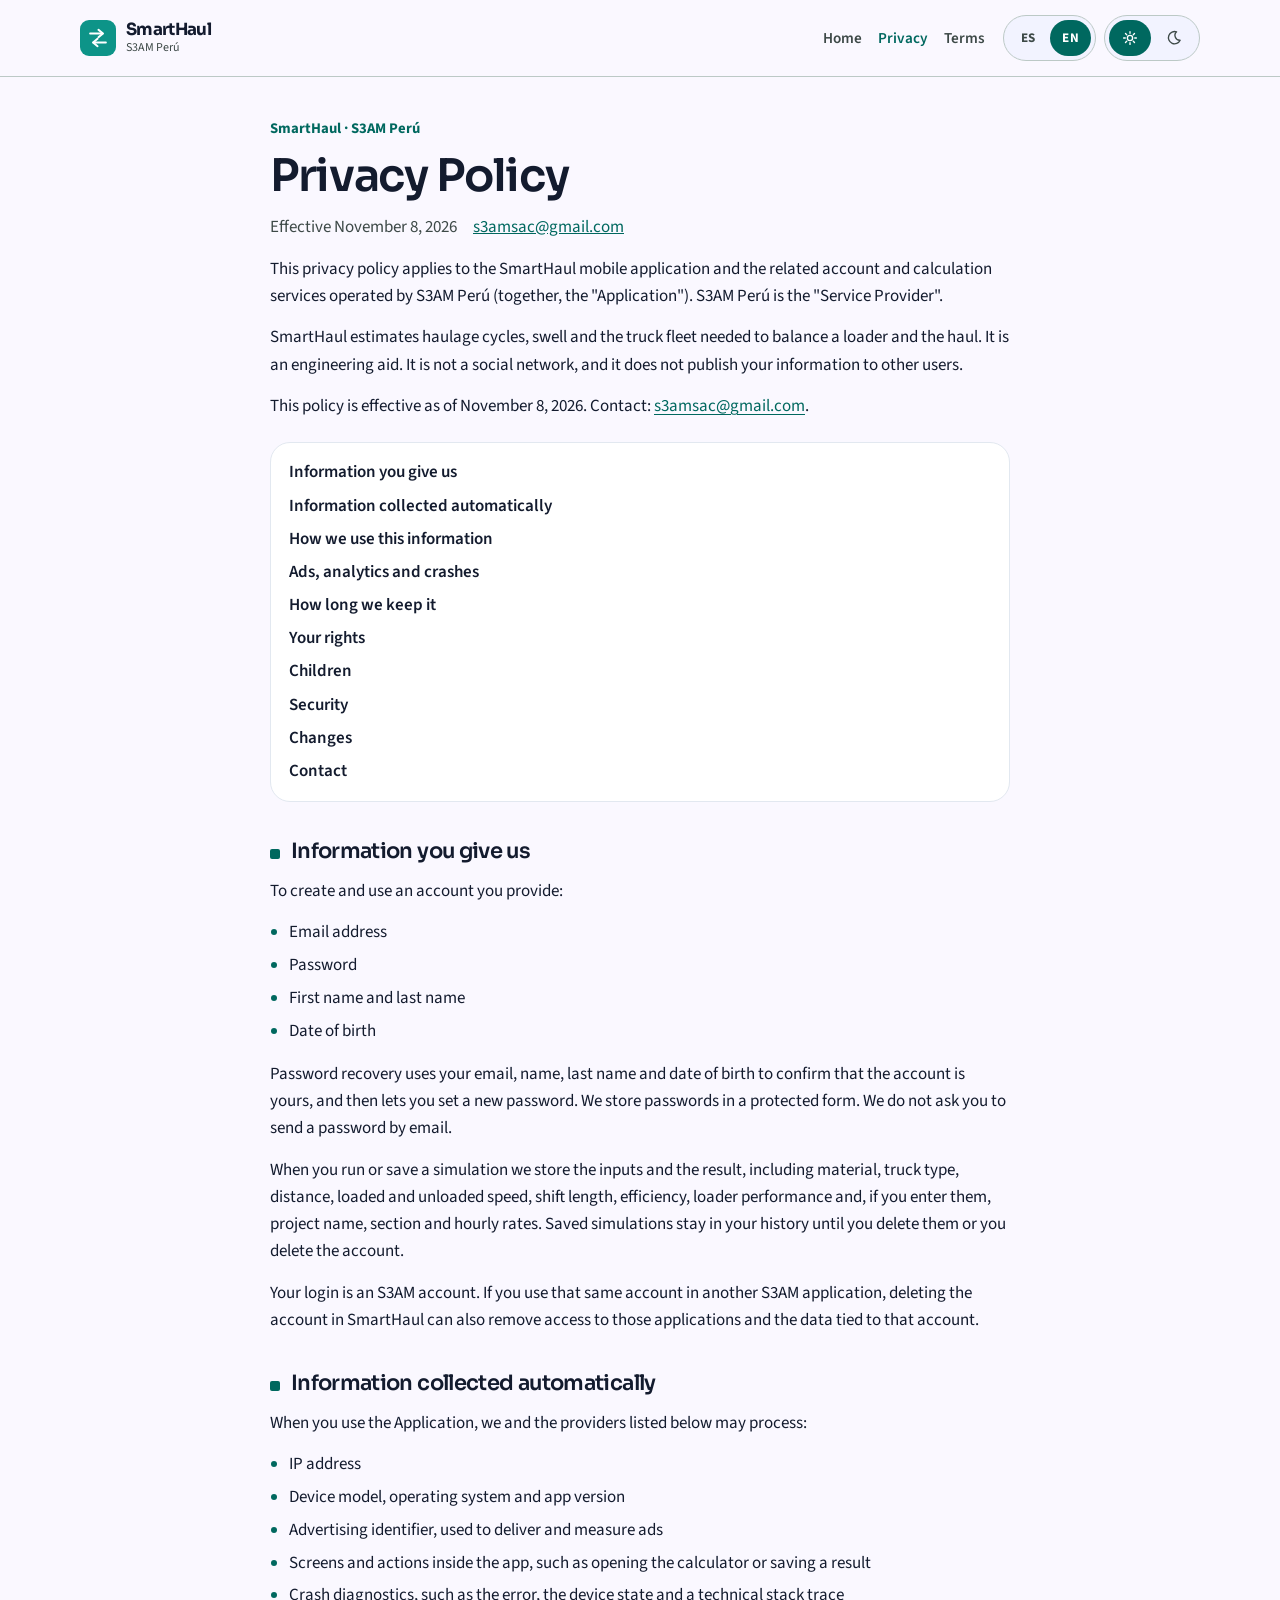
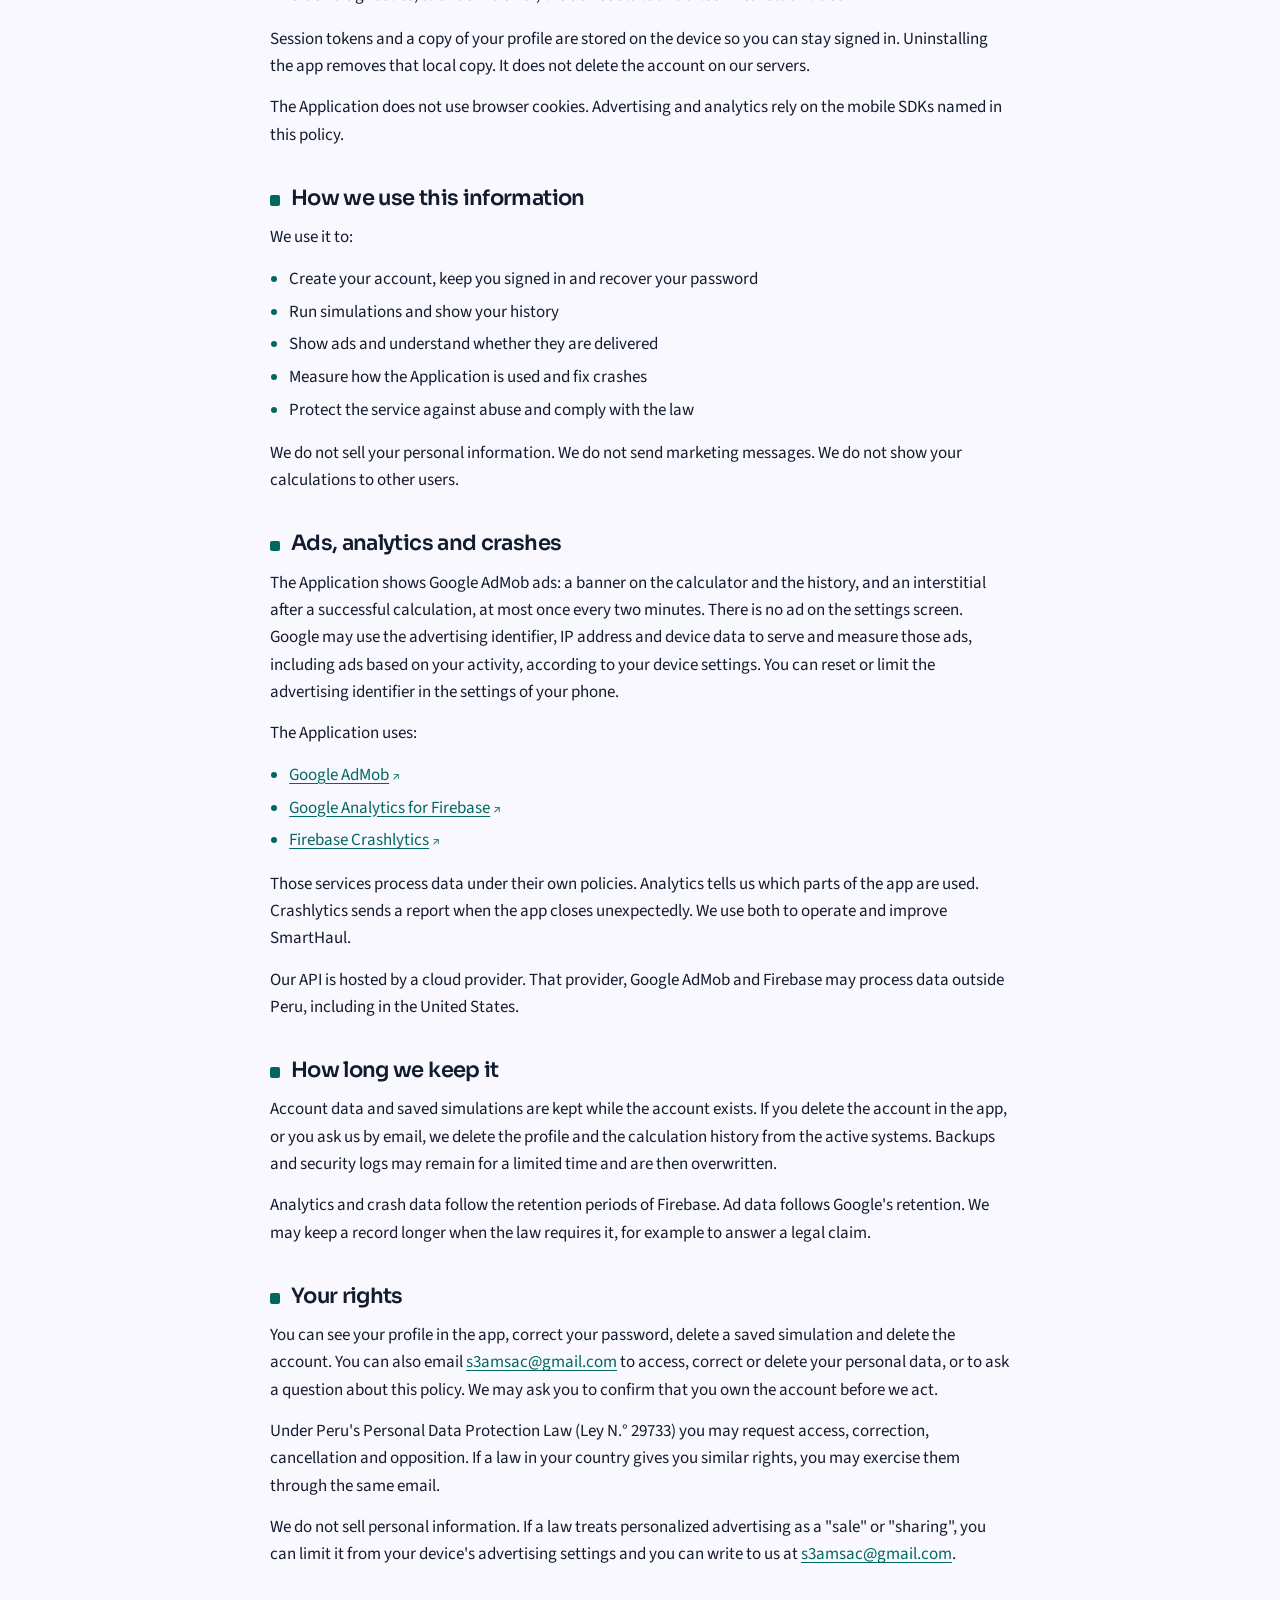
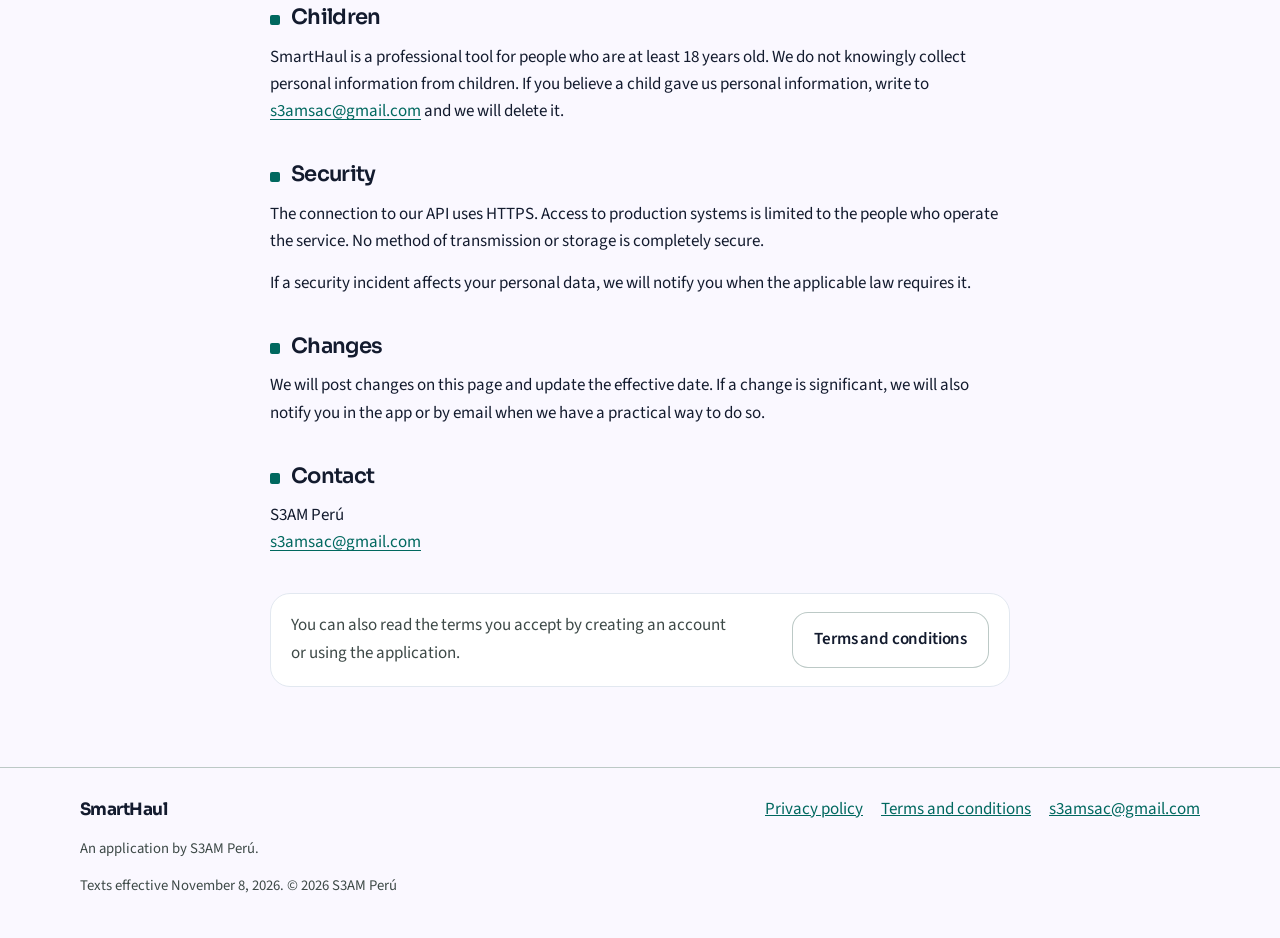
==== privacy.html @ 3bf346e0 "smarthaul" ====
<!DOCTYPE html>
<html lang="es" data-theme="dark">
<head>
  <meta charset="utf-8">
  <meta name="viewport" content="width=device-width, initial-scale=1">
  <title data-es="Política de privacidad — SmartHaul" data-en="Privacy Policy — SmartHaul">Política de privacidad — SmartHaul</title>
  <meta name="description" content="Política de privacidad de SmartHaul, la aplicación de S3AM Perú para estimar el ciclo de acarreo, el esponjamiento y la flota de volquetes." data-es="Política de privacidad de SmartHaul, la aplicación de S3AM Perú para estimar el ciclo de acarreo, el esponjamiento y la flota de volquetes." data-en="Privacy policy for SmartHaul, the S3AM Perú application that estimates haulage cycles, swell and the truck fleet.">
  <meta name="author" content="S3AM Perú">
  <meta name="theme-color" content="#0B131C">
  <meta name="color-scheme" content="dark light">
  <link rel="icon" href="favicon.svg" type="image/svg+xml">
  <script>
    (function () {
      var root = document.documentElement;
      var theme = null;
      var lang = null;
      try { theme = localStorage.getItem("sh-theme"); } catch (e) {}
      try { lang = localStorage.getItem("sh-lang"); } catch (e) {}
      if (theme !== "light" && theme !== "dark") {
        theme = window.matchMedia && window.matchMedia("(prefers-color-scheme: light)").matches ? "light" : "dark";
      }
      if (lang !== "es" && lang !== "en") {
        lang = (navigator.language || "es").toLowerCase().indexOf("es") === 0 ? "es" : "en";
      }
      if (location.hash.indexOf("#en-") === 0) lang = "en";
      if (location.hash.indexOf("#es-") === 0) lang = "es";
      root.dataset.theme = theme;
      root.lang = lang;
      var title = document.querySelector("title");
      if (title) {
        var next = title.getAttribute("data-" + lang);
        if (next) title.textContent = next;
      }
      document.querySelectorAll("meta[data-es]").forEach(function (el) {
        var value = el.getAttribute("data-" + lang);
        if (value) el.setAttribute("content", value);
      });
      var color = document.querySelector('meta[name="theme-color"]');
      if (color) color.setAttribute("content", theme === "light" ? "#FAF8FF" : "#0B131C");
    })();
  </script>
  <link rel="preconnect" href="https://fonts.googleapis.com">
  <link rel="preconnect" href="https://fonts.gstatic.com" crossorigin>
  <link href="https://fonts.googleapis.com/css2?family=IBM+Plex+Mono:wght@500&family=Sora:wght@500;600;700&family=Source+Sans+3:ital,wght@0,400;0,600;0,700;1,400&display=swap" rel="stylesheet">
  <link rel="stylesheet" href="css/site.css">
</head>
<body>
  <a class="skip" href="#contenido">
    <span class="es-only">Saltar al contenido</span>
    <span class="en-only">Skip to content</span>
  </a>
  <header class="site-header">
    <div class="container header-inner">
      <a class="brand" href="index.html">
        <svg class="brand-mark" viewBox="0 0 32 32" aria-hidden="true">
          <rect width="32" height="32" rx="8" fill="currentColor"/>
          <path d="M9 12h11" stroke="var(--on-button)" stroke-width="1.8" stroke-linecap="round"/>
          <path d="M16.4 8.7 20.4 12 16.4 15.3" fill="none" stroke="var(--on-button)" stroke-width="1.8" stroke-linecap="round" stroke-linejoin="round"/>
          <path d="M23 20H12" stroke="var(--on-button)" stroke-width="1.8" stroke-linecap="round"/>
          <path d="M15.6 16.7 11.6 20 15.6 23.3" fill="none" stroke="var(--on-button)" stroke-width="1.8" stroke-linecap="round" stroke-linejoin="round"/>
        </svg>
        <span class="brand-text">
          <span class="brand-name">SmartHaul</span>
          <span class="brand-by">S3AM Perú</span>
        </span>
      </a>
      <nav class="nav" data-label-es="Secciones" data-label-en="Sections" aria-label="Secciones">
        <a href="index.html">
          <span class="es-only">Inicio</span>
          <span class="en-only">Home</span>
        </a>
        <a href="privacy.html" aria-current="page">
          <span class="es-only">Privacidad</span>
          <span class="en-only">Privacy</span>
        </a>
        <a href="terms.html">
          <span class="es-only">Términos</span>
          <span class="en-only">Terms</span>
        </a>
      </nav>
      <div class="controls">
        <div class="segment" role="group" data-label-es="Idioma" data-label-en="Language" aria-label="Idioma">
          <button type="button" data-set-lang="es">ES</button>
          <button type="button" data-set-lang="en">EN</button>
        </div>
        <div class="segment" role="group" data-label-es="Tema" data-label-en="Theme" aria-label="Tema">
          <button type="button" data-set-theme="light" data-label-es="Tema claro" data-label-en="Light theme" aria-label="Tema claro">
            <svg viewBox="0 0 24 24" width="18" height="18" aria-hidden="true">
              <circle cx="12" cy="12" r="3.5" fill="none" stroke="currentColor" stroke-width="1.8"/>
              <path d="M12 3.5v2.2M12 18.3v2.2M3.5 12h2.2M18.3 12h2.2M6 6l1.6 1.6M16.4 16.4 18 18M18 6l-1.6 1.6M7.6 16.4 6 18" fill="none" stroke="currentColor" stroke-width="1.8" stroke-linecap="round"/>
            </svg>
          </button>
          <button type="button" data-set-theme="dark" data-label-es="Tema oscuro" data-label-en="Dark theme" aria-label="Tema oscuro">
            <svg viewBox="0 0 24 24" width="18" height="18" aria-hidden="true">
              <path d="M15.5 3.8A8.2 8.2 0 1 0 20.2 15 6.4 6.4 0 0 1 15.5 3.8Z" fill="none" stroke="currentColor" stroke-width="1.8" stroke-linejoin="round"/>
            </svg>
          </button>
        </div>
      </div>
    </div>
  </header>

  <main id="contenido" tabindex="-1">
    <div class="container">
      <article class="doc">
        <p class="doc-kicker">SmartHaul · S3AM Perú</p>
        <h1>
          <span class="es-only">Política de privacidad</span>
          <span class="en-only">Privacy Policy</span>
        </h1>
        <p class="doc-meta">
          <span class="es-only">Vigente desde el 8 de noviembre de 2026</span>
          <span class="en-only">Effective November 8, 2026</span>
          <a href="mailto:s3amsac@gmail.com">s3amsac@gmail.com</a>
        </p>

        <div class="prose es-only" lang="es">
          <p>Esta política se aplica a la aplicación móvil SmartHaul y a los servicios de cuenta y de cálculo relacionados que opera S3AM Perú (en conjunto, la «Aplicación»). S3AM Perú es el «Proveedor del servicio».</p>
          <p>SmartHaul estima el ciclo de acarreo, el esponjamiento y la flota de volquetes necesaria para equilibrar la pala y el transporte. Es una ayuda de ingeniería. No es una red social y no publica su información a otros usuarios.</p>
          <p>Esta política rige desde el 8 de noviembre de 2026. Contacto: <a href="mailto:s3amsac@gmail.com">s3amsac@gmail.com</a>.</p>

          <nav class="toc" aria-label="Contenido">
            <a href="#es-informacion">Información que usted nos da</a>
            <a href="#es-automatica">Información que se recoge de forma automática</a>
            <a href="#es-uso">Para qué usamos esta información</a>
            <a href="#es-anuncios">Anuncios, analíticas y fallos</a>
            <a href="#es-conservacion">Cuánto tiempo la conservamos</a>
            <a href="#es-derechos">Sus derechos</a>
            <a href="#es-menores">Menores</a>
            <a href="#es-seguridad">Seguridad</a>
            <a href="#es-cambios">Cambios</a>
            <a href="#es-contacto">Contacto</a>
          </nav>

          <h2 id="es-informacion">Información que usted nos da</h2>
          <p>Para crear y usar una cuenta nos da:</p>
          <ul>
            <li>Correo electrónico</li>
            <li>Contraseña</li>
            <li>Nombre y apellido</li>
            <li>Fecha de nacimiento</li>
          </ul>
          <p>La recuperación de contraseña usa su correo, nombre, apellido y fecha de nacimiento para comprobar que la cuenta es suya, y después le permite elegir una contraseña nueva. Guardamos la contraseña de forma protegida. No le pedimos que envíe la contraseña por correo.</p>
          <p>Cuando ejecuta o guarda una simulación, almacenamos los datos de entrada y el resultado: material, tipo de volquete, distancia, velocidad cargado y vacío, duración del turno, eficiencia, rendimiento de la pala y, si usted los escribe, nombre del proyecto, tramo y tarifas por hora. Las simulaciones guardadas permanecen en su historial hasta que usted las borra o elimina la cuenta.</p>
          <p>Su acceso es una cuenta de S3AM. Si usa esa misma cuenta en otra aplicación de S3AM, eliminar la cuenta desde SmartHaul también puede quitarle el acceso a esas aplicaciones y a los datos vinculados a esa cuenta.</p>

          <h2 id="es-automatica">Información que se recoge de forma automática</h2>
          <p>Cuando usa la Aplicación, nosotros y los proveedores indicados más abajo podemos tratar:</p>
          <ul>
            <li>Dirección IP</li>
            <li>Modelo del dispositivo, sistema operativo y versión de la aplicación</li>
            <li>Identificador de publicidad, para mostrar y medir anuncios</li>
            <li>Pantallas y acciones dentro de la app, como abrir la calculadora o guardar un resultado</li>
            <li>Diagnóstico de fallos: el error, el estado del dispositivo y el rastro técnico</li>
          </ul>
          <p>En el dispositivo se guardan los tokens de sesión y una copia de su perfil para que pueda seguir con la sesión abierta. Desinstalar la app borra esa copia local. No borra la cuenta en nuestros servidores.</p>
          <p>La Aplicación no usa cookies de navegador. La publicidad y las analíticas dependen de los SDK móviles nombrados en esta política.</p>

          <h2 id="es-uso">Para qué usamos esta información</h2>
          <p>La usamos para:</p>
          <ul>
            <li>Crear su cuenta, mantener la sesión y recuperar la contraseña</li>
            <li>Ejecutar simulaciones y mostrar su historial</li>
            <li>Mostrar anuncios y saber si se entregaron</li>
            <li>Medir el uso de la Aplicación y corregir fallos</li>
            <li>Proteger el servicio frente a abusos y cumplir la ley</li>
          </ul>
          <p>No vendemos su información personal. No enviamos mensajes comerciales. No mostramos sus cálculos a otros usuarios.</p>

          <h2 id="es-anuncios">Anuncios, analíticas y fallos</h2>
          <p>La Aplicación muestra anuncios de Google AdMob: un banner en la calculadora y en el historial, y un intersticial después de un cálculo correcto, como máximo una vez cada dos minutos. En Ajustes no hay banner. Google puede usar el identificador de publicidad, la dirección IP y datos del dispositivo para entregar y medir esos anuncios, incluidos anuncios según su actividad, de acuerdo con la configuración de su teléfono. Usted puede restablecer o limitar el identificador de publicidad en los ajustes del dispositivo.</p>
          <p>La Aplicación usa:</p>
          <ul>
            <li><a href="https://policies.google.com/privacy" target="_blank" rel="noopener noreferrer">Google AdMob<span class="visually-hidden"> (se abre en otra pestaña)</span></a></li>
            <li><a href="https://firebase.google.com/support/privacy" target="_blank" rel="noopener noreferrer">Google Analytics para Firebase<span class="visually-hidden"> (se abre en otra pestaña)</span></a></li>
            <li><a href="https://firebase.google.com/support/privacy" target="_blank" rel="noopener noreferrer">Firebase Crashlytics<span class="visually-hidden"> (se abre en otra pestaña)</span></a></li>
          </ul>
          <p>Esos servicios tratan datos según sus propias políticas. Analytics nos indica qué partes de la app se usan. Crashlytics envía un informe cuando la app se cierra de forma inesperada. Usamos ambos para operar y mejorar SmartHaul.</p>
          <p>Nuestra API está alojada en un proveedor en la nube. Ese proveedor, Google AdMob y Firebase pueden tratar datos fuera del Perú, incluso en Estados Unidos.</p>

          <h2 id="es-conservacion">Cuánto tiempo la conservamos</h2>
          <p>Los datos de la cuenta y las simulaciones guardadas se conservan mientras la cuenta exista. Si elimina la cuenta en la app, o nos lo pide por correo, borramos el perfil y el historial de cálculos de los sistemas activos. Las copias de seguridad y los registros de seguridad pueden permanecer un tiempo limitado y después se sobrescriben.</p>
          <p>Los datos de analíticas y de fallos siguen los plazos de conservación de Firebase. Los datos de anuncios siguen los de Google. Podemos conservar un registro más tiempo cuando la ley lo exija, por ejemplo para responder un reclamo.</p>

          <h2 id="es-derechos">Sus derechos</h2>
          <p>Usted puede ver su perfil en la app, cambiar la contraseña, borrar una simulación guardada y eliminar la cuenta. También puede escribir a <a href="mailto:s3amsac@gmail.com">s3amsac@gmail.com</a> para acceder, rectificar o eliminar sus datos personales, o para preguntar por esta política. Podemos pedirle que confirme que la cuenta es suya antes de actuar.</p>
          <p>Conforme a la Ley N.° 29733, Ley de Protección de Datos Personales, usted puede solicitar acceso, rectificación, cancelación y oposición. Si una ley de su país le reconoce derechos parecidos, puede ejercerlos por el mismo correo.</p>
          <p>No vendemos información personal. Si una ley trata la publicidad personalizada como una «venta» o una «comunicación», usted puede limitarla desde los ajustes de publicidad del dispositivo y puede escribirnos a <a href="mailto:s3amsac@gmail.com">s3amsac@gmail.com</a>.</p>

          <h2 id="es-menores">Menores</h2>
          <p>SmartHaul es una herramienta profesional para personas de al menos 18 años. No recogemos a sabiendas información personal de niños. Si cree que un niño nos dio información personal, escriba a <a href="mailto:s3amsac@gmail.com">s3amsac@gmail.com</a> y la eliminaremos.</p>

          <h2 id="es-seguridad">Seguridad</h2>
          <p>La conexión con nuestra API usa HTTPS. El acceso a los sistemas de producción está limitado a quienes operan el servicio. Ningún método de transmisión o almacenamiento es completamente seguro.</p>
          <p>Si un incidente de seguridad afecta sus datos personales, se lo comunicaremos cuando la ley aplicable lo exija.</p>

          <h2 id="es-cambios">Cambios</h2>
          <p>Publicaremos los cambios en esta página y actualizaremos la fecha de entrada en vigor. Si un cambio es importante, también se lo avisaremos en la app o por correo cuando tengamos una forma práctica de hacerlo.</p>

          <h2 id="es-contacto">Contacto</h2>
          <p>S3AM Perú<br><a href="mailto:s3amsac@gmail.com">s3amsac@gmail.com</a></p>
        </div>

        <div class="prose en-only" lang="en">
          <p>This privacy policy applies to the SmartHaul mobile application and the related account and calculation services operated by S3AM Perú (together, the "Application"). S3AM Perú is the "Service Provider".</p>
          <p>SmartHaul estimates haulage cycles, swell and the truck fleet needed to balance a loader and the haul. It is an engineering aid. It is not a social network, and it does not publish your information to other users.</p>
          <p>This policy is effective as of November 8, 2026. Contact: <a href="mailto:s3amsac@gmail.com">s3amsac@gmail.com</a>.</p>

          <nav class="toc" aria-label="Contents">
            <a href="#en-information">Information you give us</a>
            <a href="#en-automatic">Information collected automatically</a>
            <a href="#en-use">How we use this information</a>
            <a href="#en-ads">Ads, analytics and crashes</a>
            <a href="#en-retention">How long we keep it</a>
            <a href="#en-rights">Your rights</a>
            <a href="#en-children">Children</a>
            <a href="#en-security">Security</a>
            <a href="#en-changes">Changes</a>
            <a href="#en-contact">Contact</a>
          </nav>

          <h2 id="en-information">Information you give us</h2>
          <p>To create and use an account you provide:</p>
          <ul>
            <li>Email address</li>
            <li>Password</li>
            <li>First name and last name</li>
            <li>Date of birth</li>
          </ul>
          <p>Password recovery uses your email, name, last name and date of birth to confirm that the account is yours, and then lets you set a new password. We store passwords in a protected form. We do not ask you to send a password by email.</p>
          <p>When you run or save a simulation we store the inputs and the result, including material, truck type, distance, loaded and unloaded speed, shift length, efficiency, loader performance and, if you enter them, project name, section and hourly rates. Saved simulations stay in your history until you delete them or you delete the account.</p>
          <p>Your login is an S3AM account. If you use that same account in another S3AM application, deleting the account in SmartHaul can also remove access to those applications and the data tied to that account.</p>

          <h2 id="en-automatic">Information collected automatically</h2>
          <p>When you use the Application, we and the providers listed below may process:</p>
          <ul>
            <li>IP address</li>
            <li>Device model, operating system and app version</li>
            <li>Advertising identifier, used to deliver and measure ads</li>
            <li>Screens and actions inside the app, such as opening the calculator or saving a result</li>
            <li>Crash diagnostics, such as the error, the device state and a technical stack trace</li>
          </ul>
          <p>Session tokens and a copy of your profile are stored on the device so you can stay signed in. Uninstalling the app removes that local copy. It does not delete the account on our servers.</p>
          <p>The Application does not use browser cookies. Advertising and analytics rely on the mobile SDKs named in this policy.</p>

          <h2 id="en-use">How we use this information</h2>
          <p>We use it to:</p>
          <ul>
            <li>Create your account, keep you signed in and recover your password</li>
            <li>Run simulations and show your history</li>
            <li>Show ads and understand whether they are delivered</li>
            <li>Measure how the Application is used and fix crashes</li>
            <li>Protect the service against abuse and comply with the law</li>
          </ul>
          <p>We do not sell your personal information. We do not send marketing messages. We do not show your calculations to other users.</p>

          <h2 id="en-ads">Ads, analytics and crashes</h2>
          <p>The Application shows Google AdMob ads: a banner on the calculator and the history, and an interstitial after a successful calculation, at most once every two minutes. There is no ad on the settings screen. Google may use the advertising identifier, IP address and device data to serve and measure those ads, including ads based on your activity, according to your device settings. You can reset or limit the advertising identifier in the settings of your phone.</p>
          <p>The Application uses:</p>
          <ul>
            <li><a href="https://policies.google.com/privacy" target="_blank" rel="noopener noreferrer">Google AdMob<span class="visually-hidden"> (opens in a new tab)</span></a></li>
            <li><a href="https://firebase.google.com/support/privacy" target="_blank" rel="noopener noreferrer">Google Analytics for Firebase<span class="visually-hidden"> (opens in a new tab)</span></a></li>
            <li><a href="https://firebase.google.com/support/privacy" target="_blank" rel="noopener noreferrer">Firebase Crashlytics<span class="visually-hidden"> (opens in a new tab)</span></a></li>
          </ul>
          <p>Those services process data under their own policies. Analytics tells us which parts of the app are used. Crashlytics sends a report when the app closes unexpectedly. We use both to operate and improve SmartHaul.</p>
          <p>Our API is hosted by a cloud provider. That provider, Google AdMob and Firebase may process data outside Peru, including in the United States.</p>

          <h2 id="en-retention">How long we keep it</h2>
          <p>Account data and saved simulations are kept while the account exists. If you delete the account in the app, or you ask us by email, we delete the profile and the calculation history from the active systems. Backups and security logs may remain for a limited time and are then overwritten.</p>
          <p>Analytics and crash data follow the retention periods of Firebase. Ad data follows Google's retention. We may keep a record longer when the law requires it, for example to answer a legal claim.</p>

          <h2 id="en-rights">Your rights</h2>
          <p>You can see your profile in the app, correct your password, delete a saved simulation and delete the account. You can also email <a href="mailto:s3amsac@gmail.com">s3amsac@gmail.com</a> to access, correct or delete your personal data, or to ask a question about this policy. We may ask you to confirm that you own the account before we act.</p>
          <p>Under Peru's Personal Data Protection Law (Ley N.° 29733) you may request access, correction, cancellation and opposition. If a law in your country gives you similar rights, you may exercise them through the same email.</p>
          <p>We do not sell personal information. If a law treats personalized advertising as a "sale" or "sharing", you can limit it from your device's advertising settings and you can write to us at <a href="mailto:s3amsac@gmail.com">s3amsac@gmail.com</a>.</p>

          <h2 id="en-children">Children</h2>
          <p>SmartHaul is a professional tool for people who are at least 18 years old. We do not knowingly collect personal information from children. If you believe a child gave us personal information, write to <a href="mailto:s3amsac@gmail.com">s3amsac@gmail.com</a> and we will delete it.</p>

          <h2 id="en-security">Security</h2>
          <p>The connection to our API uses HTTPS. Access to production systems is limited to the people who operate the service. No method of transmission or storage is completely secure.</p>
          <p>If a security incident affects your personal data, we will notify you when the applicable law requires it.</p>

          <h2 id="en-changes">Changes</h2>
          <p>We will post changes on this page and update the effective date. If a change is significant, we will also notify you in the app or by email when we have a practical way to do so.</p>

          <h2 id="en-contact">Contact</h2>
          <p>S3AM Perú<br><a href="mailto:s3amsac@gmail.com">s3amsac@gmail.com</a></p>
        </div>

        <aside class="related">
          <p>
            <span class="es-only">También puede leer los términos que acepta al crear una cuenta o usar la aplicación.</span>
            <span class="en-only">You can also read the terms you accept by creating an account or using the application.</span>
          </p>
          <a class="button button-secondary" href="terms.html">
            <span class="es-only">Términos y condiciones</span>
            <span class="en-only">Terms and conditions</span>
          </a>
        </aside>
      </article>
    </div>
  </main>

  <footer class="site-footer">
    <div class="container">
      <div class="footer-inner">
        <div>
          <div class="footer-brand">SmartHaul</div>
          <p class="fine-print">
            <span class="es-only">Aplicación de S3AM Perú.</span>
            <span class="en-only">An application by S3AM Perú.</span>
          </p>
        </div>
        <nav class="footer-links" data-label-es="Documentos" data-label-en="Documents" aria-label="Documentos">
          <a href="privacy.html"><span class="es-only">Política de privacidad</span><span class="en-only">Privacy policy</span></a>
          <a href="terms.html"><span class="es-only">Términos y condiciones</span><span class="en-only">Terms and conditions</span></a>
          <a href="mailto:s3amsac@gmail.com">s3amsac@gmail.com</a>
        </nav>
      </div>
      <p class="copyright">
        <span class="es-only">Textos vigentes desde el 8 de noviembre de 2026.</span>
        <span class="en-only">Texts effective November 8, 2026.</span>
        © 2026 S3AM Perú
      </p>
    </div>
  </footer>
  <script src="js/site.js"></script>
</body>
</html>
---- css/site.css ----
/* Tokens tomados del ColorScheme y ThemeData de SmartHaul (Material 3). */

:root {
  color-scheme: dark;
  --bg: #0b131c;
  --text: #dae3f1;
  --text-muted: #bbcac6;
  --surface: #1e2d3d;
  --surface-low: #111a24;
  --surface-mid: #1a2533;
  --surface-high: #243548;
  --primary: #4fdbc8;
  --on-button: #0b131c;
  --button: #14b8a6;
  --button-hover: #4fdbc8;
  --segment: #14b8a6;
  --on-segment: #0b131c;
  --badge-bg: #243548;
  --badge-text: #4fdbc8;
  --badge-border: #3c4947;
  --tertiary: #7bd0ff;
  --outline: #859490;
  --outline-variant: #3c4947;
  --card-border: #243548;
  --radius-card: 16px;
  --radius-button: 8px;
  --radius-inner: 12px;
  --link: #4fdbc8;
  --grid: rgba(79, 219, 200, 0.06);
  --header: rgba(11, 19, 28, 0.88);
  --danger: #ffb4ab;
}

[data-theme="light"] {
  color-scheme: light;
  --bg: #faf8ff;
  --text: #131b2e;
  --text-muted: #3d4947;
  --surface: #ffffff;
  --surface-low: #f2f3ff;
  --surface-mid: #eaedff;
  --surface-high: #e2e7ff;
  --primary: #00685f;
  --on-button: #ffffff;
  --button: #0d9488;
  --button-hover: #008378;
  --segment: #00685f;
  --on-segment: #ffffff;
  --badge-bg: #6df5e1;
  --badge-text: #006f64;
  --badge-border: transparent;
  --tertiary: #38645c;
  --outline: #6d7a77;
  --outline-variant: #bcc9c6;
  --card-border: #e2e8f0;
  --radius-card: 20px;
  --radius-button: 16px;
  --radius-inner: 16px;
  --link: #00685f;
  --grid: rgba(0, 104, 95, 0.08);
  --header: rgba(250, 248, 255, 0.9);
  --danger: #ba1a1a;
}

*,
*::before,
*::after {
  box-sizing: border-box;
}

html {
  scroll-behavior: smooth;
  scroll-padding-top: 9.5rem;
}

body {
  margin: 0;
  font-family: "Source Sans 3", "Segoe UI", sans-serif;
  font-size: 1.0625rem;
  line-height: 1.6;
  color: var(--text);
  background: var(--bg);
  text-rendering: optimizeLegibility;
  -webkit-font-smoothing: antialiased;
}

h1,
h2,
h3,
.brand-name,
.station strong,
.specs dd {
  font-family: "Sora", "Avenir Next", "Segoe UI", sans-serif;
  font-weight: 600;
  letter-spacing: -0.03em;
  line-height: 1.15;
}

h1,
h2,
h3,
p,
ul,
ol,
figure,
dl,
blockquote {
  margin: 0;
}

a {
  color: inherit;
}

img,
svg {
  max-width: 100%;
}

::selection {
  background: var(--primary);
  color: var(--on-button);
}

:focus-visible {
  outline: 2px solid var(--primary);
  outline-offset: 3px;
}

#contenido:focus {
  outline: none;
}

html[lang="en"] .es-only,
html[lang="es"] .en-only {
  display: none;
}

.visually-hidden {
  position: absolute;
  width: 1px;
  height: 1px;
  padding: 0;
  margin: -1px;
  overflow: hidden;
  clip: rect(0, 0, 0, 0);
  white-space: nowrap;
  border: 0;
}

.skip {
  position: absolute;
  left: 12px;
  top: 12px;
  z-index: 40;
  transform: translateY(-160%);
  background: var(--button);
  color: var(--on-button);
  text-decoration: none;
  font-weight: 700;
  padding: 10px 14px;
  border-radius: var(--radius-button);
}

.skip:focus {
  transform: none;
}

.container {
  width: min(1120px, calc(100% - 40px));
  margin-inline: auto;
}

.site-header {
  position: sticky;
  top: 0;
  z-index: 20;
  background: var(--header);
  border-bottom: 1px solid var(--outline-variant);
  backdrop-filter: blur(16px);
  -webkit-backdrop-filter: blur(16px);
}

.header-inner {
  display: flex;
  flex-wrap: wrap;
  align-items: center;
  gap: 12px 18px;
  min-height: 76px;
  padding: 12px 0;
}

.brand {
  display: flex;
  align-items: center;
  gap: 10px;
  text-decoration: none;
  color: var(--text);
  min-width: 0;
}

.brand-mark {
  width: 36px;
  height: 36px;
  flex: none;
  color: var(--button);
}

.brand-name {
  display: block;
  font-size: 1.05rem;
  font-weight: 700;
  letter-spacing: -0.04em;
  line-height: 1;
}

.brand-by {
  display: block;
  margin-top: 4px;
  color: var(--text-muted);
  font-size: 0.75rem;
  line-height: 1;
}

.nav {
  display: flex;
  flex-wrap: wrap;
  align-items: center;
  gap: 4px 16px;
  margin-left: auto;
}

.nav a {
  display: inline-flex;
  align-items: center;
  min-height: 44px;
  text-decoration: none;
  color: var(--text-muted);
  font-weight: 600;
  font-size: 0.95rem;
}

.nav a:hover,
.nav a[aria-current="page"] {
  color: var(--primary);
}

.controls {
  display: flex;
  align-items: center;
  gap: 8px;
}

.segment {
  display: flex;
  padding: 4px;
  gap: 2px;
  background: var(--surface-low);
  border: 1px solid var(--outline-variant);
  border-radius: 999px;
}

.segment button {
  min-width: 40px;
  height: 36px;
  padding: 0 12px;
  border: 0;
  border-radius: 999px;
  background: transparent;
  color: var(--text-muted);
  font: inherit;
  font-size: 0.82rem;
  font-weight: 700;
  letter-spacing: 0.02em;
  cursor: pointer;
  display: grid;
  place-items: center;
}

html[lang="es"] [data-set-lang="es"],
html[lang="en"] [data-set-lang="en"],
html[data-theme="dark"] [data-set-theme="dark"],
html[data-theme="light"] [data-set-theme="light"] {
  background: var(--segment);
  color: var(--on-segment);
}

.hero {
  position: relative;
  padding: 56px 0 12px;
}

.hero::before {
  content: "";
  position: absolute;
  inset: 0 0 0;
  background-image:
    linear-gradient(to right, var(--grid) 1px, transparent 1px),
    linear-gradient(to bottom, var(--grid) 1px, transparent 1px);
  background-size: 32px 32px;
  -webkit-mask-image: radial-gradient(ellipse at 25% 20%, #000 10%, transparent 72%);
  mask-image: radial-gradient(ellipse at 25% 20%, #000 10%, transparent 72%);
  pointer-events: none;
}

.hero-grid {
  position: relative;
  display: grid;
  grid-template-columns: minmax(0, 1.15fr) minmax(280px, 0.85fr);
  gap: 48px;
  align-items: center;
}

.eyebrow {
  display: inline-flex;
  align-items: center;
  margin: 0;
  padding: 6px 12px;
  border-radius: 999px;
  background: var(--badge-bg);
  color: var(--badge-text);
  border: 1px solid var(--badge-border);
  font-size: 0.82rem;
  font-weight: 700;
}

.hero h1 {
  margin: 16px 0;
  font-size: clamp(2.3rem, 4.6vw, 3.8rem);
  max-width: 14ch;
}

.lead {
  max-width: 40rem;
  font-size: 1.125rem;
  line-height: 1.65;
}

.specs {
  display: grid;
  grid-template-columns: repeat(3, minmax(0, 1fr));
  gap: 10px;
  margin-top: 28px;
}

.specs div {
  padding: 14px 16px;
  background: var(--surface);
  border: 1px solid var(--card-border);
  border-radius: var(--radius-card);
}

.specs dt {
  font-family: "IBM Plex Mono", ui-monospace, Menlo, monospace;
  font-size: 0.72rem;
  letter-spacing: 0.06em;
  text-transform: uppercase;
  color: var(--text-muted);
}

.specs dd {
  margin-top: 6px;
  font-size: 1.02rem;
}

.age-line {
  margin-top: 14px;
  color: var(--text-muted);
  max-width: 40rem;
}

.cycle-wrap {
  margin: 0;
}

.cycle {
  display: grid;
  grid-template-columns: minmax(104px, 0.9fr) minmax(9.5rem, 1.35fr) minmax(104px, 0.9fr);
  grid-template-areas:
    "load forward dump"
    "load back dump"
    "note note note";
  gap: 16px 14px;
  align-items: center;
  padding: 22px;
  background: var(--surface);
  border: 1px solid var(--card-border);
  border-radius: var(--radius-card);
}

.load { grid-area: load; }
.dump { grid-area: dump; }
.lane-forward { grid-area: forward; }
.lane-return { grid-area: back; }
.cycle-note { grid-area: note; }

.station {
  padding: 22px 12px;
  text-align: center;
  background: var(--surface-low);
  border: 1px solid var(--outline-variant);
  border-radius: var(--radius-inner);
}

.station::before {
  content: "";
  display: block;
  width: 10px;
  height: 10px;
  margin: 0 auto 12px;
  border-radius: 50%;
  background: var(--primary);
  box-shadow: 0 0 0 6px color-mix(in srgb, var(--primary) 18%, transparent);
}

.station strong {
  display: block;
  font-size: 1.2rem;
}

.station-role {
  display: block;
  margin-top: 4px;
  color: var(--text-muted);
  font-size: 0.9rem;
}

.lane {
  display: grid;
  gap: 8px;
  min-width: 0;
}

.lane-label {
  text-align: center;
  color: var(--primary);
  font-size: 0.84rem;
  font-weight: 700;
}

.track {
  position: relative;
  height: 2px;
  background: var(--outline-variant);
}

.track::before {
  content: "";
  position: absolute;
  inset: 0 auto 0 0;
  width: 72%;
  background: var(--primary);
}

.lane-forward .track::after,
.lane-return .track::after {
  content: "";
  position: absolute;
  top: 50%;
  border-top: 6px solid transparent;
  border-bottom: 6px solid transparent;
  transform: translateY(-50%);
}

.lane-forward .track::after {
  right: 0;
  border-left: 8px solid var(--primary);
}

.lane-return .track::before {
  left: auto;
  right: 0;
}

.lane-return .track::after {
  left: 0;
  border-right: 8px solid var(--primary);
}

.cycle-note {
  padding-top: 12px;
  border-top: 1px solid var(--outline-variant);
  color: var(--text-muted);
  text-align: center;
  font-family: "IBM Plex Mono", ui-monospace, Menlo, monospace;
  font-size: 0.75rem;
}

.cycle-wrap figcaption {
  margin-top: 10px;
  color: var(--text-muted);
  font-size: 0.9rem;
}

.section {
  padding-top: 56px;
}

.section h2,
.doc h1 {
  font-size: clamp(1.7rem, 3vw, 2.15rem);
}

.section-lead {
  margin-top: 10px;
  max-width: 42rem;
  color: var(--text-muted);
}

.cards,
.facts {
  display: grid;
  gap: 16px;
  margin-top: 22px;
  padding: 0;
  list-style: none;
}

.cards {
  grid-template-columns: repeat(3, minmax(0, 1fr));
}

.facts {
  grid-template-columns: 1fr 1fr;
}

.card {
  background: var(--surface);
  border: 1px solid var(--card-border);
  border-radius: var(--radius-card);
  padding: 22px;
}

.index {
  font-family: "IBM Plex Mono", ui-monospace, Menlo, monospace;
  font-size: 0.78rem;
  letter-spacing: 0.05em;
  color: var(--primary);
}

.card h3 {
  margin: 10px 0 8px;
  font-size: 1.18rem;
}

.card p,
.section-lead,
.age-line,
.cta p,
.related p {
  color: var(--text-muted);
}

.data-card {
  margin-top: 22px;
}

.data-list {
  display: grid;
  grid-template-columns: 1fr 1fr;
  gap: 8px;
  margin-top: 16px;
  padding: 0;
  list-style: none;
}

.data-list li {
  padding: 10px 12px;
  background: var(--surface-low);
  border: 1px solid var(--outline-variant);
  border-radius: var(--radius-inner);
  font-weight: 600;
}

.data-list li.wide {
  grid-column: 1 / -1;
}

.keep {
  margin-top: 14px;
}

.notice {
  margin-top: 22px;
  padding: 22px 24px;
  background: var(--surface);
  border: 1px solid var(--card-border);
  border-left: 4px solid var(--primary);
  border-radius: var(--radius-card);
}

.notice p + p {
  margin-top: 12px;
}

.notice a,
.prose a,
.site-footer a,
.related a.inline {
  color: var(--link);
}

.cta {
  display: flex;
  flex-wrap: wrap;
  justify-content: space-between;
  align-items: center;
  gap: 20px;
}

.cta h2,
.cta p {
  margin: 0;
}

.cta p {
  margin-top: 8px;
  max-width: 40rem;
}

.actions {
  display: flex;
  flex-wrap: wrap;
  gap: 12px;
}

.button {
  display: inline-flex;
  align-items: center;
  justify-content: center;
  min-height: 56px;
  padding: 0 22px;
  border-radius: var(--radius-button);
  background: var(--button);
  color: var(--on-button);
  text-decoration: none;
  font-weight: 700;
  letter-spacing: -0.01em;
}

[data-theme="light"] .button {
  font-weight: 600;
}

.button:hover {
  background: var(--button-hover);
  color: var(--on-button);
}

.button-secondary {
  background: transparent;
  color: var(--text);
  box-shadow: inset 0 0 0 1px var(--outline-variant);
}

.button-secondary:hover {
  background: var(--surface-low);
  color: var(--text);
}

.doc {
  width: min(740px, 100%);
  margin: 0 auto;
  padding: 40px 0 16px;
}

.doc-kicker {
  color: var(--primary);
  font-weight: 700;
  font-size: 0.92rem;
}

.doc h1 {
  margin: 10px 0 12px;
  font-size: clamp(2rem, 4vw, 2.8rem);
}

.doc-meta {
  display: flex;
  flex-wrap: wrap;
  gap: 8px 16px;
  color: var(--text-muted);
}

.doc-meta a {
  color: var(--link);
}

.prose {
  margin-top: 8px;
}

.prose p,
.prose li {
  font-size: 1.0625rem;
}

.prose p {
  margin: 0.9rem 0;
}

.prose h2 {
  display: flex;
  align-items: baseline;
  gap: 0.65rem;
  margin: 2.3rem 0 0.7rem;
  font-size: 1.32rem;
}

.prose h2::before {
  content: "";
  width: 0.65rem;
  height: 0.65rem;
  flex: none;
  border-radius: 2px;
  background: var(--primary);
  transform: translateY(0.05em);
}

.prose ul {
  margin: 0.8rem 0 1rem;
  padding-left: 1.2rem;
}

.prose li + li {
  margin-top: 0.35rem;
}

.prose li::marker {
  color: var(--primary);
}

.prose a {
  text-underline-offset: 3px;
  overflow-wrap: anywhere;
}

.prose a[target="_blank"]::after {
  content: "↗";
  display: inline-block;
  margin-left: 0.22em;
  font-size: 0.78em;
  text-decoration: none;
}

.toc {
  display: grid;
  gap: 6px;
  margin: 22px 0 8px;
  padding: 16px 18px;
  background: var(--surface);
  border: 1px solid var(--card-border);
  border-radius: var(--radius-card);
}

.toc a {
  color: var(--text);
  font-weight: 600;
  text-decoration: none;
}

.toc a:hover {
  color: var(--link);
}

.related {
  display: flex;
  flex-wrap: wrap;
  justify-content: space-between;
  align-items: center;
  gap: 16px;
  margin-top: 36px;
  padding: 18px 20px;
  background: var(--surface);
  border: 1px solid var(--card-border);
  border-radius: var(--radius-card);
}

.related p {
  margin: 0;
  max-width: 28rem;
}

.site-footer {
  margin-top: 64px;
  padding: 28px 0 40px;
  border-top: 1px solid var(--outline-variant);
}

.footer-inner {
  display: flex;
  flex-wrap: wrap;
  justify-content: space-between;
  gap: 18px 32px;
}

.footer-brand {
  font-family: "Sora", "Avenir Next", sans-serif;
  font-weight: 700;
  letter-spacing: -0.03em;
}

.footer-links {
  display: flex;
  flex-wrap: wrap;
  gap: 8px 18px;
}

.footer-links a,
.site-footer a {
  color: var(--link);
}

.fine-print,
.copyright {
  margin-top: 14px;
  color: var(--text-muted);
  font-size: 0.92rem;
}

@media (max-width: 900px) {
  .hero-grid,
  .cards {
    grid-template-columns: 1fr;
  }

  .hero h1 {
    max-width: none;
  }
}

@media (max-width: 720px) {
  .nav {
    order: 3;
    width: 100%;
    margin-left: 0;
  }

  .controls {
    margin-left: auto;
  }

  .facts,
  .data-list,
  .specs {
    grid-template-columns: 1fr;
  }

  .data-list li.wide {
    grid-column: auto;
  }
}

@media (max-width: 640px) {
  .cycle {
    grid-template-columns: 1fr;
    grid-template-areas:
      "load"
      "forward"
      "dump"
      "back"
      "note";
  }

  .actions,
  .button {
    width: 100%;
  }

  .container {
    width: min(1120px, calc(100% - 28px));
  }
}

@media (max-width: 380px) {
  .brand-by {
    display: none;
  }
}

@media (prefers-reduced-motion: reduce) {
  html {
    scroll-behavior: auto;
  }

  *,
  *::before,
  *::after {
    animation: none !important;
    transition: none !important;
  }
}

@media print {
  .skip,
  .controls,
  .nav,
  .hero::before {
    display: none !important;
  }

  body,
  .site-header,
  .card,
  .cycle,
  .notice,
  .toc,
  .related {
    background: #fff !important;
    color: #111 !important;
    box-shadow: none !important;
  }

  a {
    text-decoration: underline;
  }
}
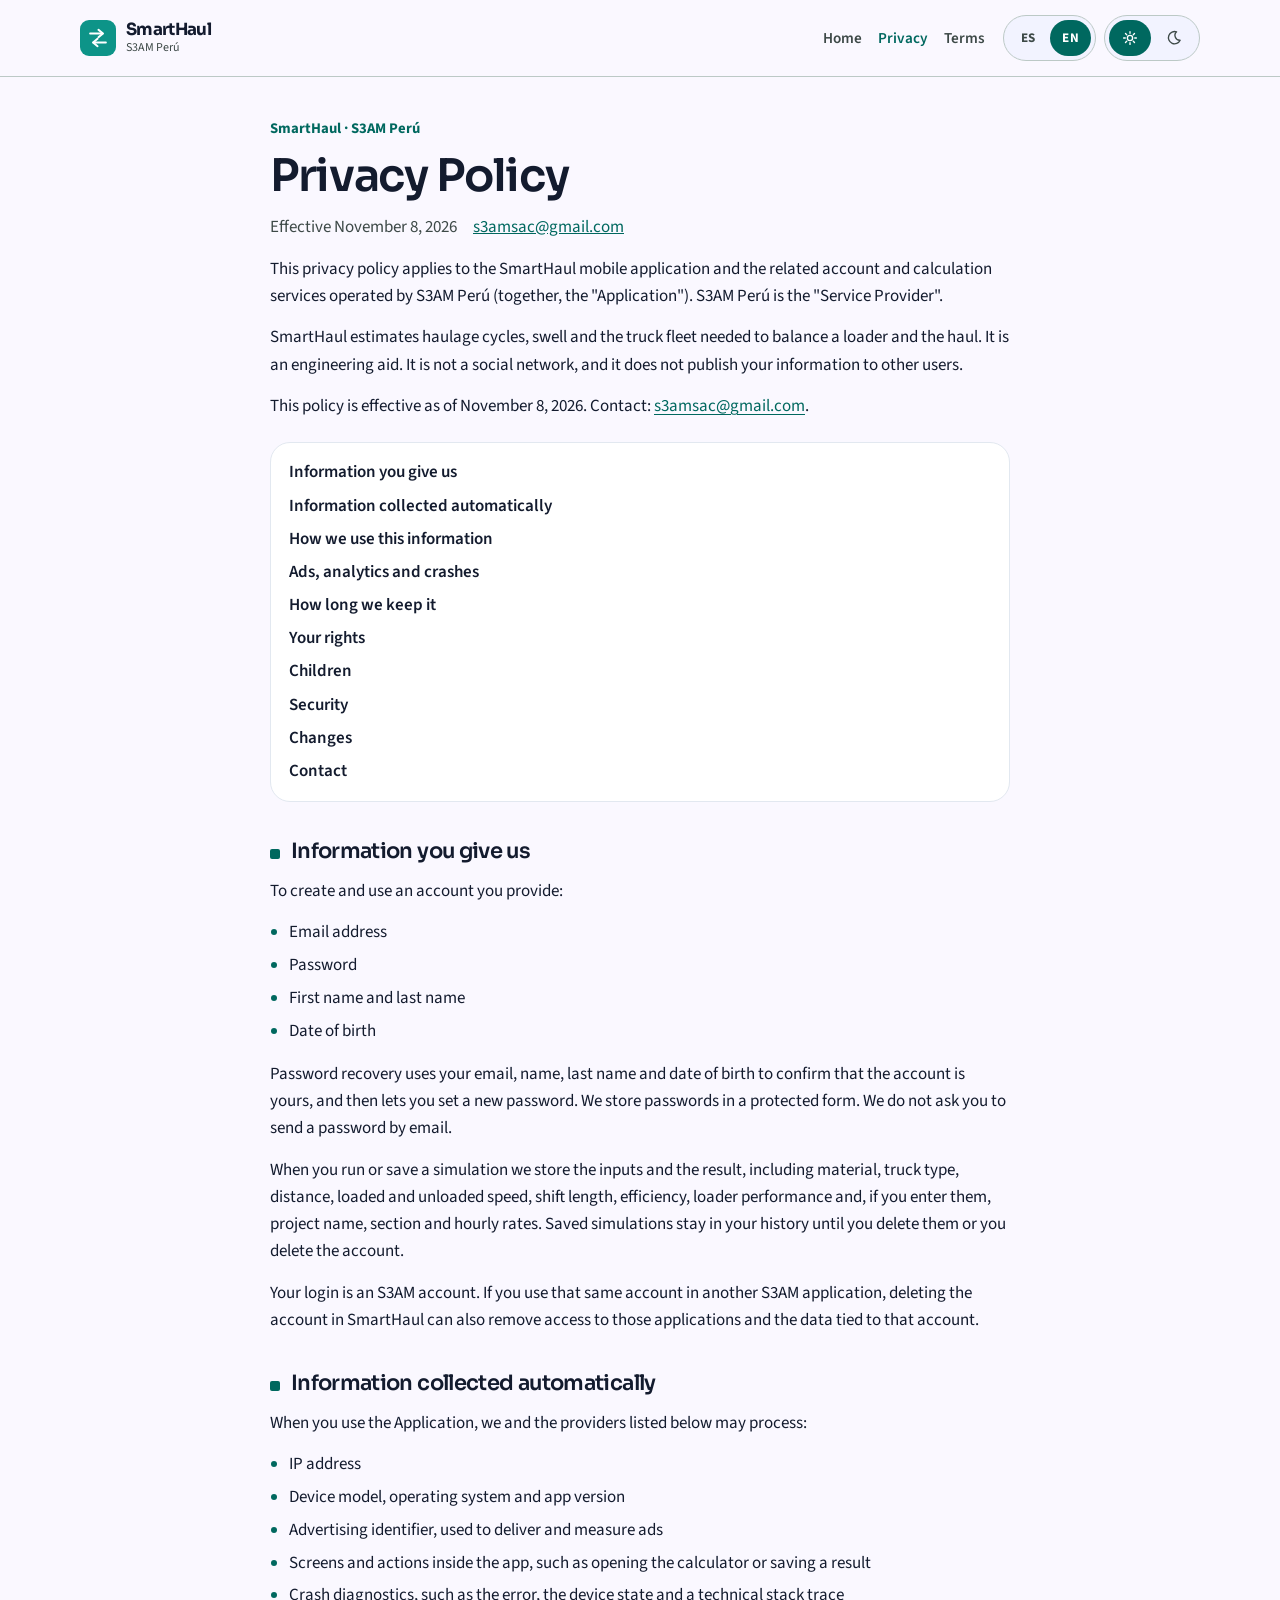
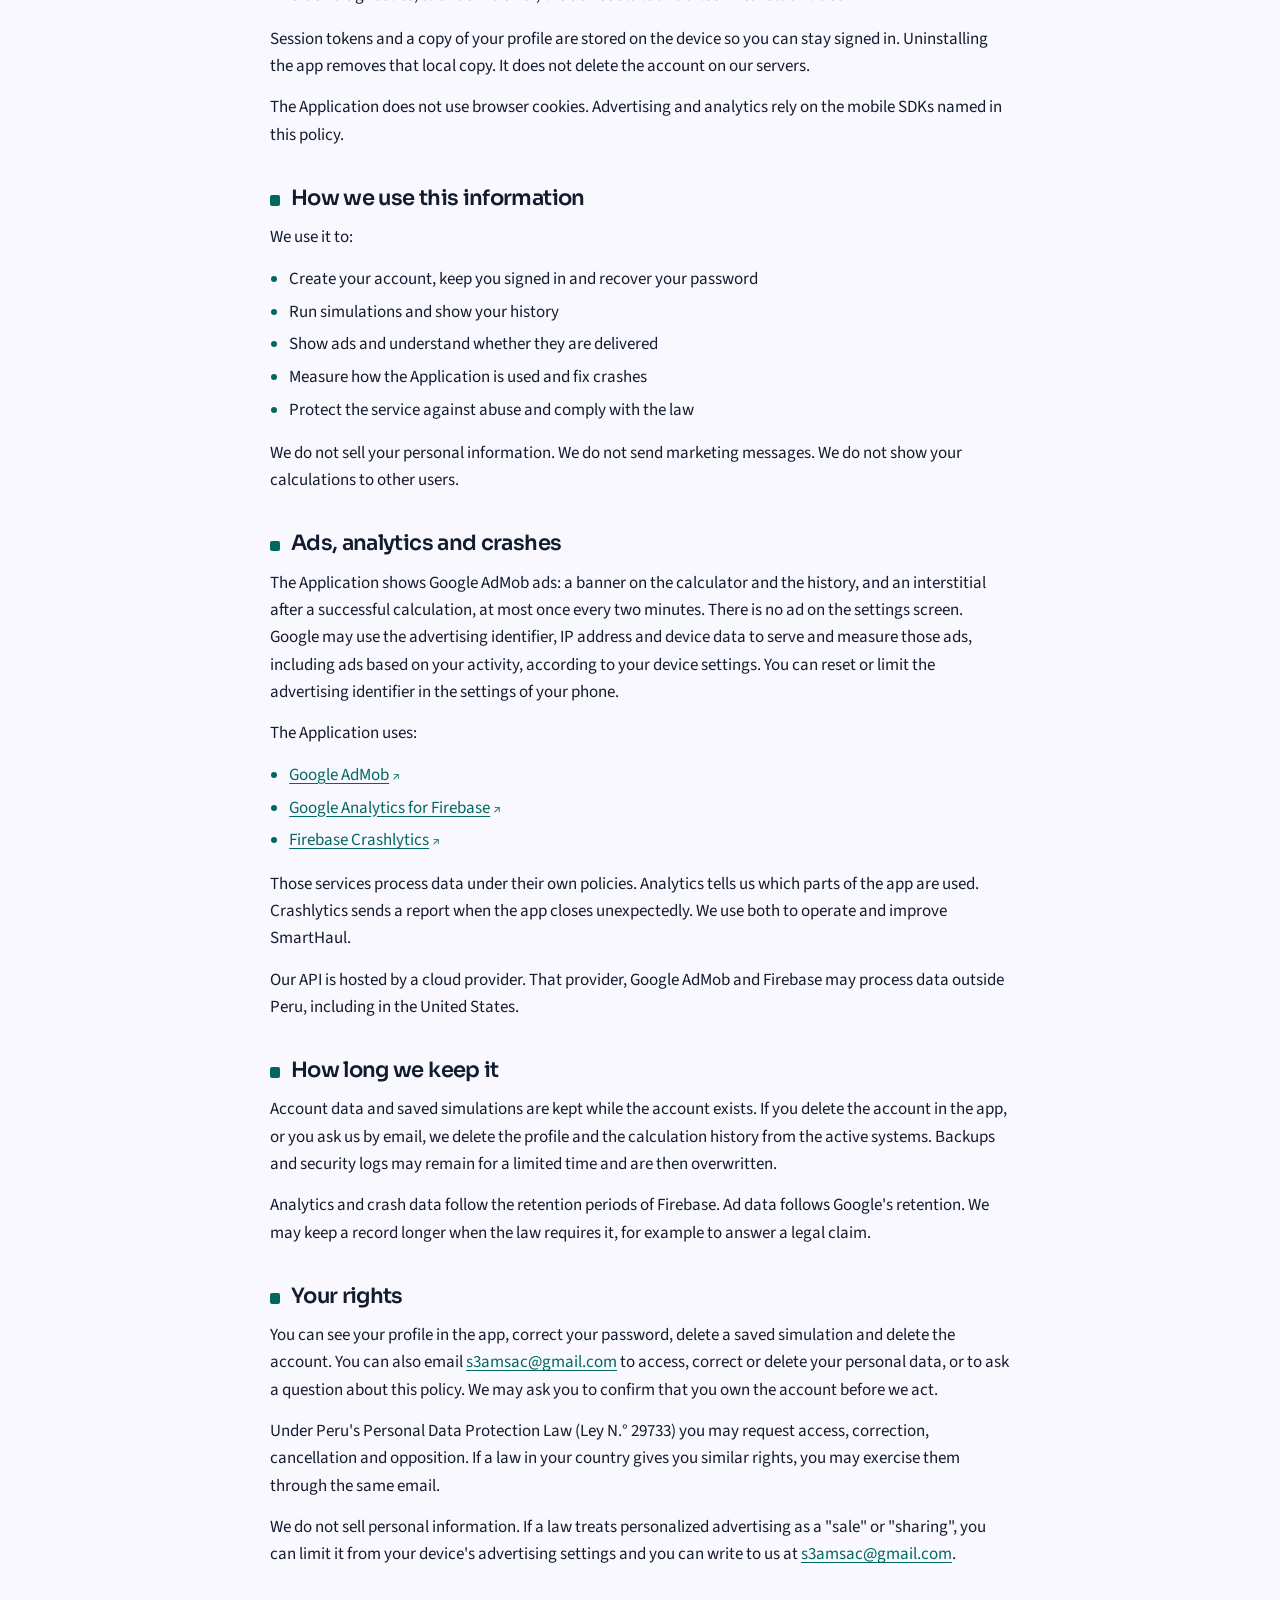
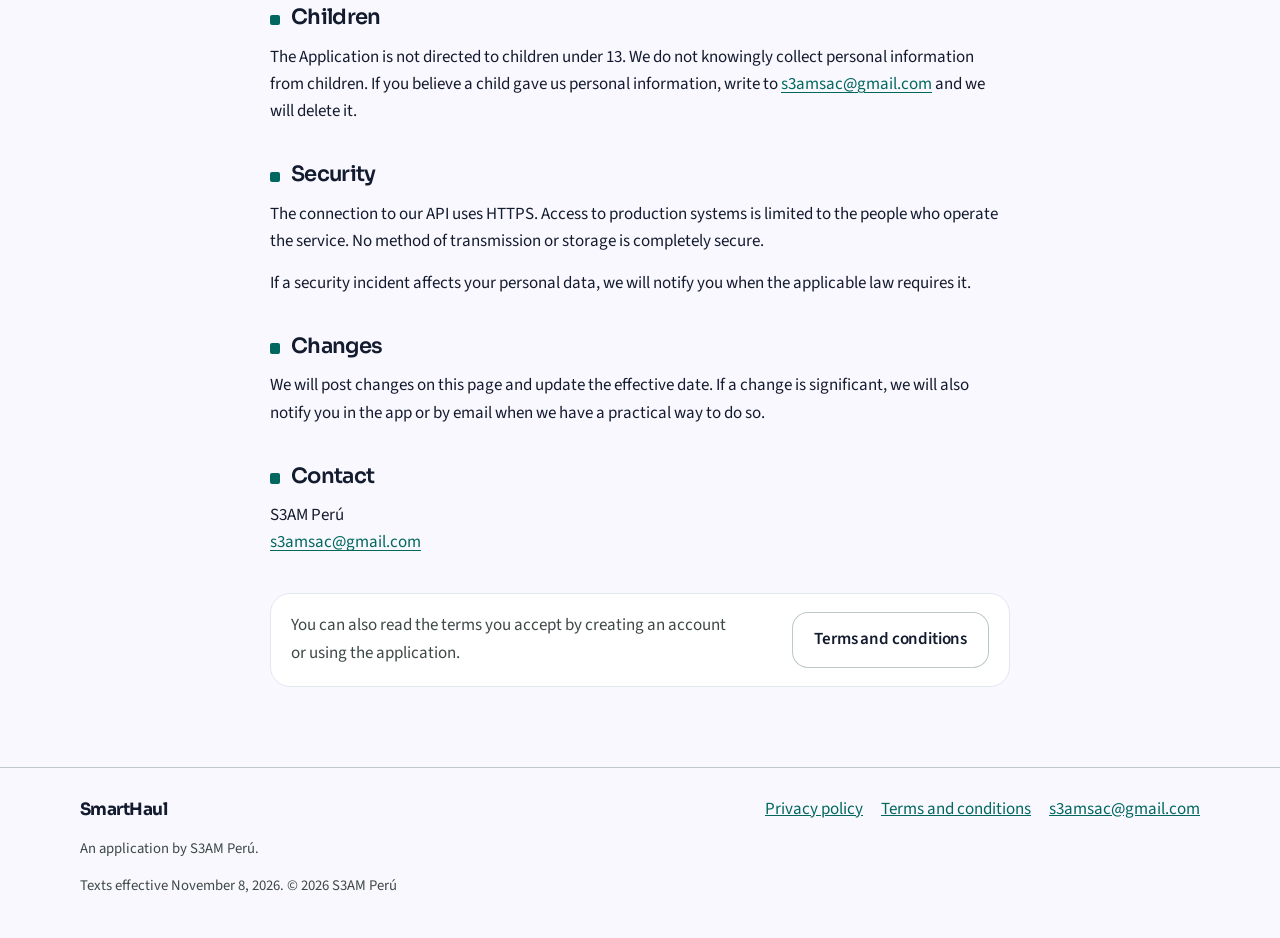
==== commit 9d0c20eb: "." ====
--- a/privacy.html
+++ b/privacy.html
@@ -188,7 +188,7 @@
           <p>No vendemos información personal. Si una ley trata la publicidad personalizada como una «venta» o una «comunicación», usted puede limitarla desde los ajustes de publicidad del dispositivo y puede escribirnos a <a href="mailto:s3amsac@gmail.com">s3amsac@gmail.com</a>.</p>
 
           <h2 id="es-menores">Menores</h2>
-          <p>SmartHaul es una herramienta profesional para personas de al menos 18 años. No recogemos a sabiendas información personal de niños. Si cree que un niño nos dio información personal, escriba a <a href="mailto:s3amsac@gmail.com">s3amsac@gmail.com</a> y la eliminaremos.</p>
+          <p>La Aplicación no está dirigida a niños menores de 13 años. No recogemos a sabiendas información personal de niños. Si cree que un niño nos dio información personal, escriba a <a href="mailto:s3amsac@gmail.com">s3amsac@gmail.com</a> y la eliminaremos.</p>
 
           <h2 id="es-seguridad">Seguridad</h2>
           <p>La conexión con nuestra API usa HTTPS. El acceso a los sistemas de producción está limitado a quienes operan el servicio. Ningún método de transmisión o almacenamiento es completamente seguro.</p>
@@ -275,7 +275,7 @@
           <p>We do not sell personal information. If a law treats personalized advertising as a "sale" or "sharing", you can limit it from your device's advertising settings and you can write to us at <a href="mailto:s3amsac@gmail.com">s3amsac@gmail.com</a>.</p>
 
           <h2 id="en-children">Children</h2>
-          <p>SmartHaul is a professional tool for people who are at least 18 years old. We do not knowingly collect personal information from children. If you believe a child gave us personal information, write to <a href="mailto:s3amsac@gmail.com">s3amsac@gmail.com</a> and we will delete it.</p>
+          <p>The Application is not directed to children under 13. We do not knowingly collect personal information from children. If you believe a child gave us personal information, write to <a href="mailto:s3amsac@gmail.com">s3amsac@gmail.com</a> and we will delete it.</p>
 
           <h2 id="en-security">Security</h2>
           <p>The connection to our API uses HTTPS. Access to production systems is limited to the people who operate the service. No method of transmission or storage is completely secure.</p>
--- a/css/site.css
+++ b/css/site.css
@@ -338,7 +338,7 @@
 
 .specs {
   display: grid;
-  grid-template-columns: repeat(3, minmax(0, 1fr));
+  grid-template-columns: repeat(2, minmax(0, 1fr));
   gap: 10px;
   margin-top: 28px;
 }
@@ -361,12 +361,6 @@
 .specs dd {
   margin-top: 6px;
   font-size: 1.02rem;
-}
-
-.age-line {
-  margin-top: 14px;
-  color: var(--text-muted);
-  max-width: 40rem;
 }
 
 .cycle-wrap {
@@ -545,7 +539,6 @@
 
 .card p,
 .section-lead,
-.age-line,
 .cta p,
 .related p {
   color: var(--text-muted);
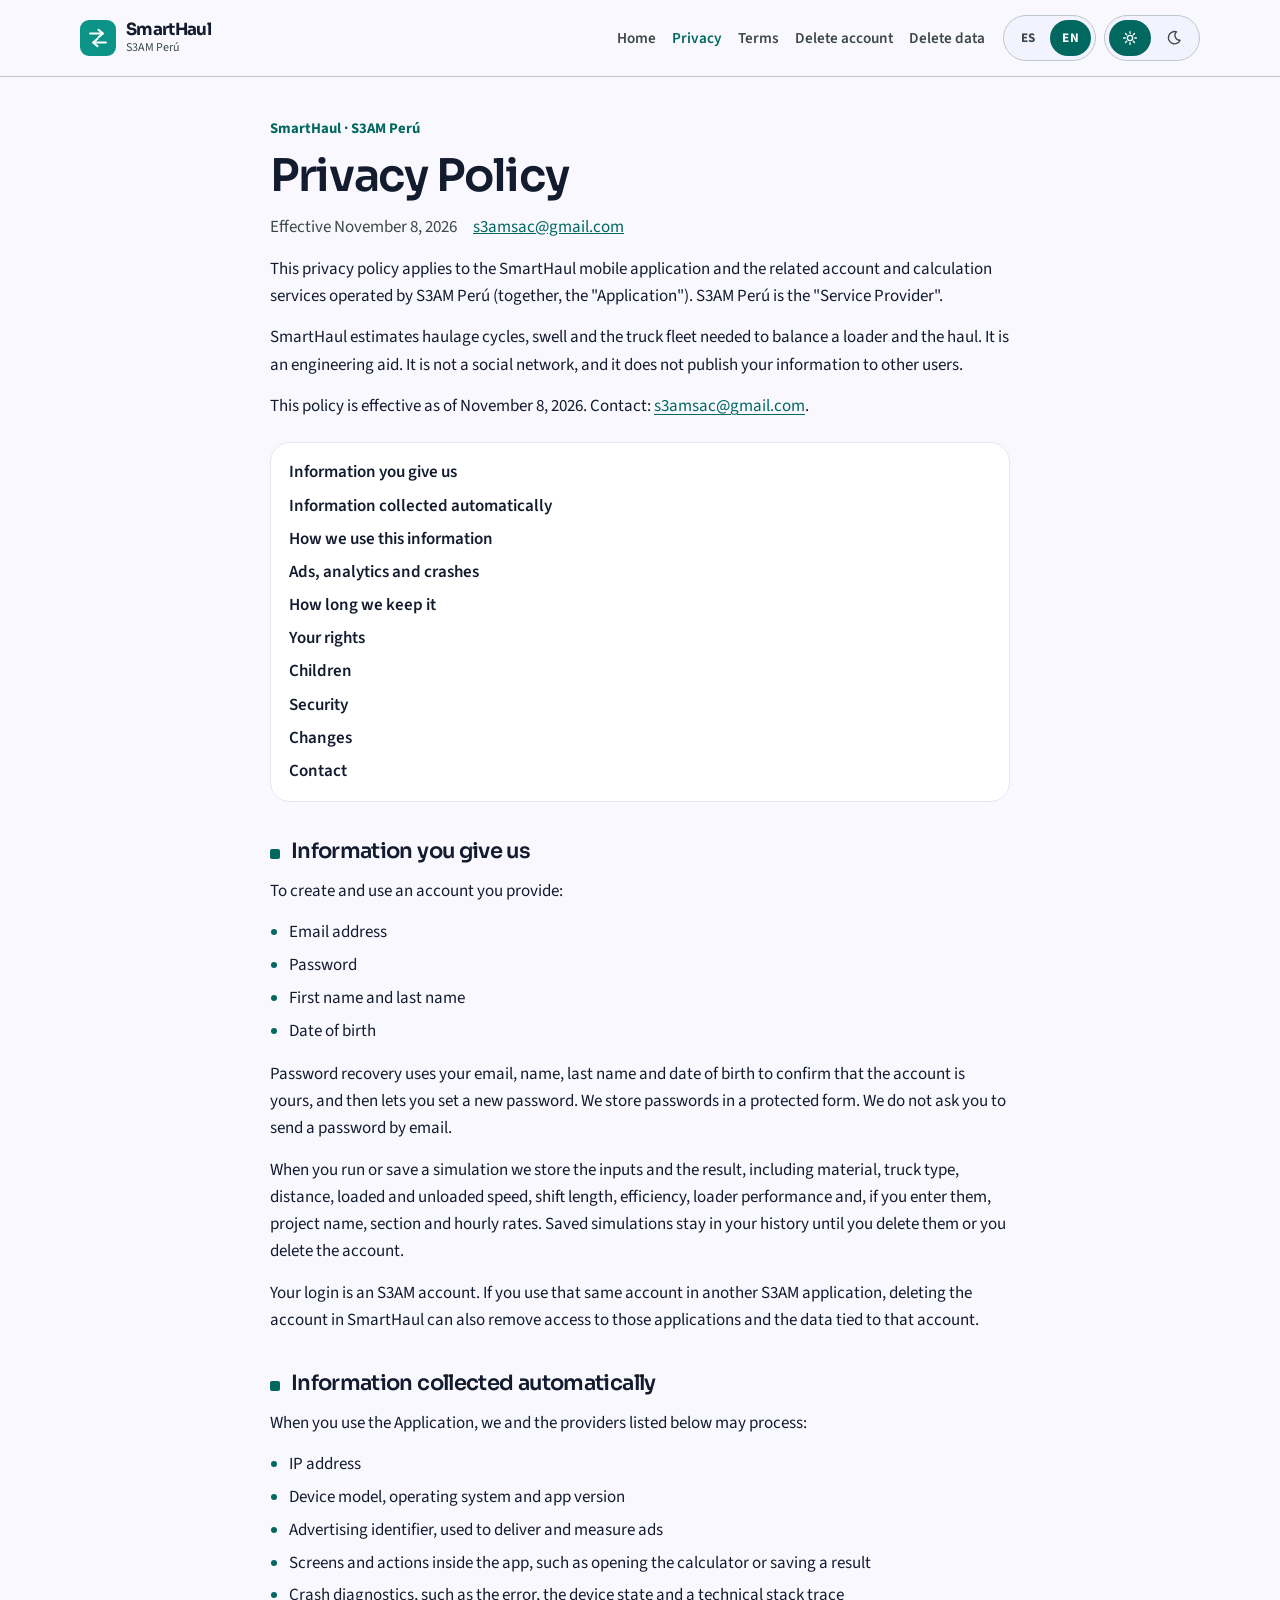
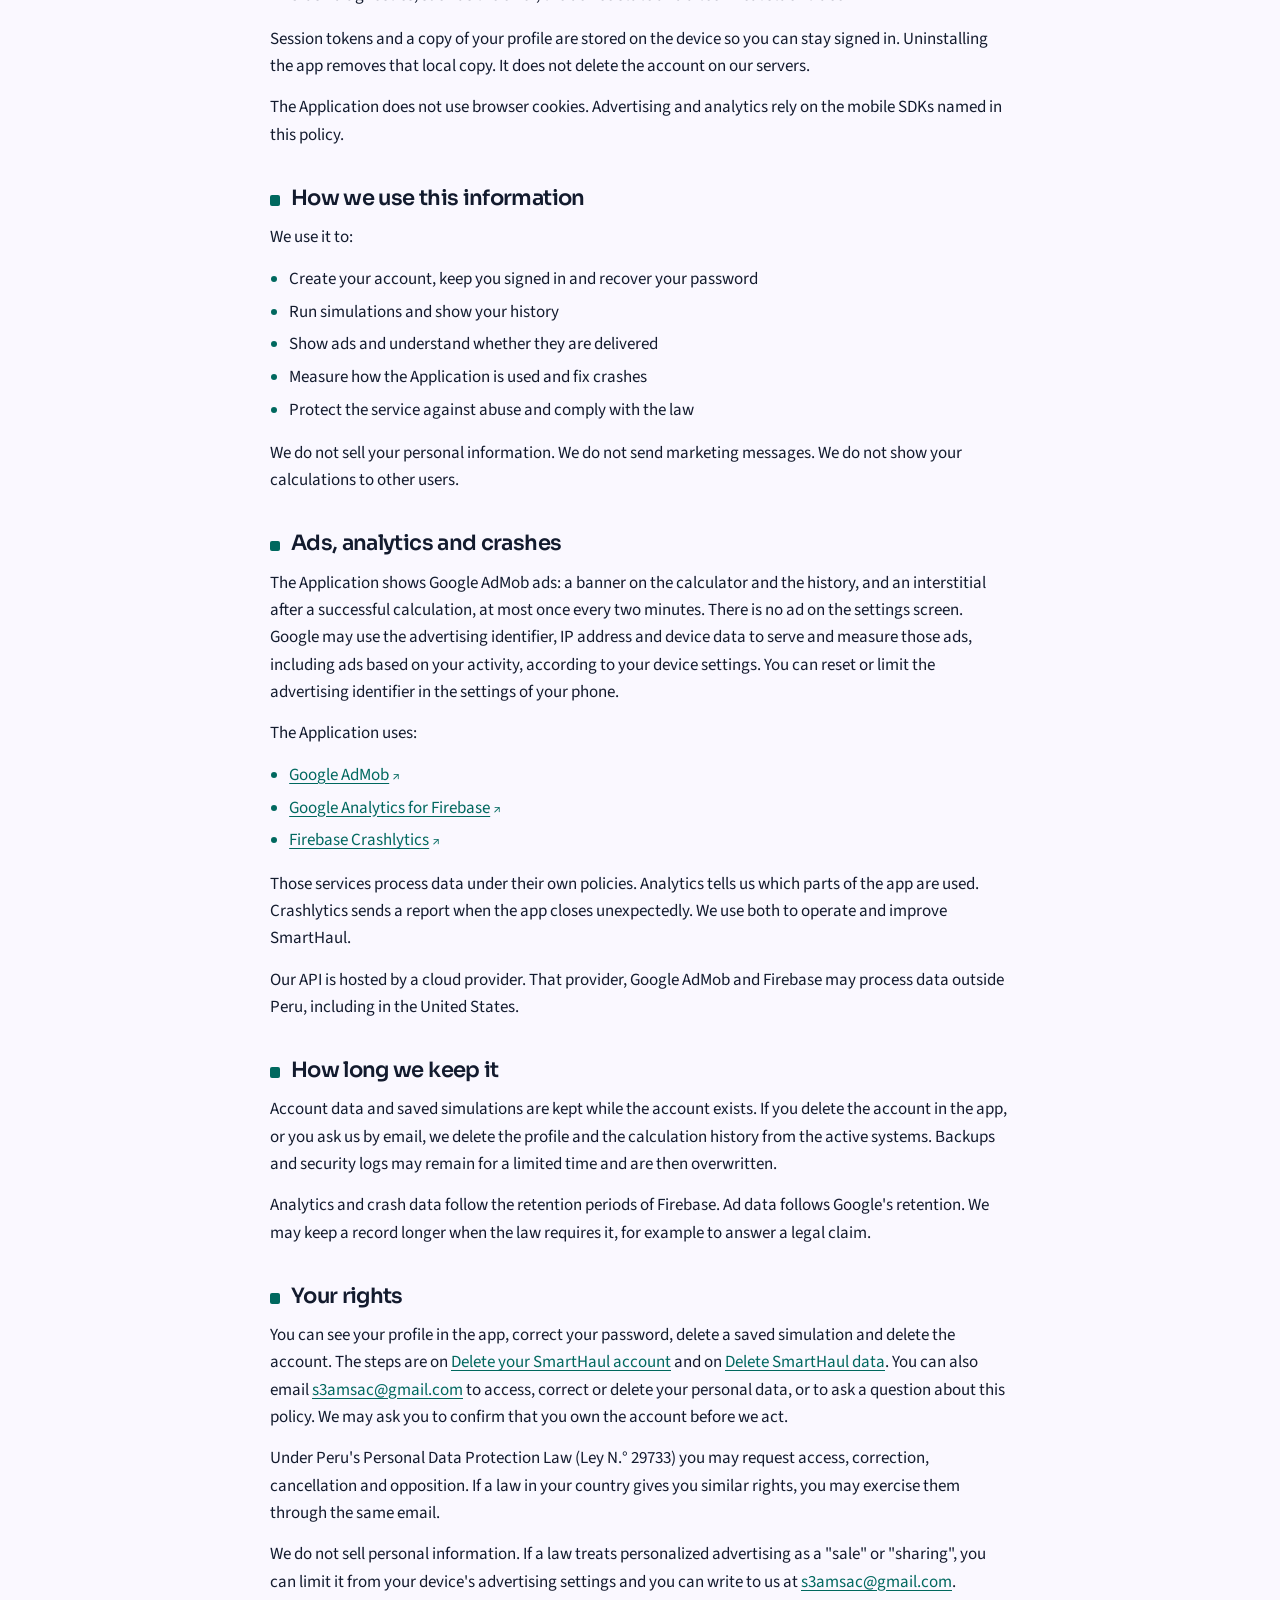
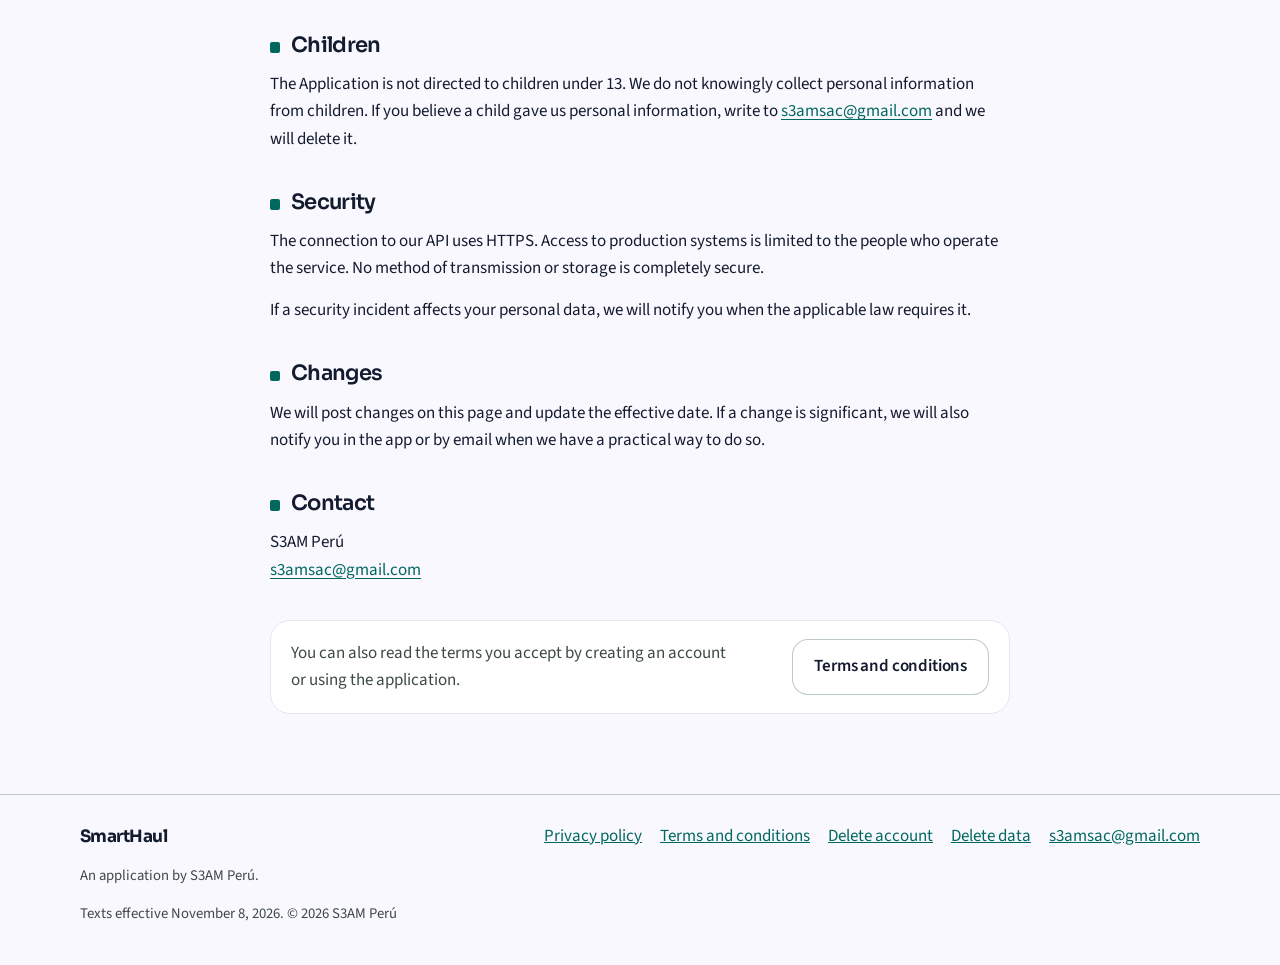
==== commit 7ba9a745: "delete account" ====
--- a/privacy.html
+++ b/privacy.html
@@ -77,6 +77,14 @@
           <span class="es-only">Términos</span>
           <span class="en-only">Terms</span>
         </a>
+        <a href="delete-account.html">
+          <span class="es-only">Borrar cuenta</span>
+          <span class="en-only">Delete account</span>
+        </a>
+        <a href="delete-data.html">
+          <span class="es-only">Borrar datos</span>
+          <span class="en-only">Delete data</span>
+        </a>
       </nav>
       <div class="controls">
         <div class="segment" role="group" data-label-es="Idioma" data-label-en="Language" aria-label="Idioma">
@@ -183,7 +191,7 @@
           <p>Los datos de analíticas y de fallos siguen los plazos de conservación de Firebase. Los datos de anuncios siguen los de Google. Podemos conservar un registro más tiempo cuando la ley lo exija, por ejemplo para responder un reclamo.</p>
 
           <h2 id="es-derechos">Sus derechos</h2>
-          <p>Usted puede ver su perfil en la app, cambiar la contraseña, borrar una simulación guardada y eliminar la cuenta. También puede escribir a <a href="mailto:s3amsac@gmail.com">s3amsac@gmail.com</a> para acceder, rectificar o eliminar sus datos personales, o para preguntar por esta política. Podemos pedirle que confirme que la cuenta es suya antes de actuar.</p>
+          <p>Usted puede ver su perfil en la app, cambiar la contraseña, borrar una simulación guardada y eliminar la cuenta. Los pasos están en <a href="delete-account.html">Eliminar la cuenta de SmartHaul</a> y en <a href="delete-data.html">Eliminar datos de SmartHaul</a>. También puede escribir a <a href="mailto:s3amsac@gmail.com">s3amsac@gmail.com</a> para acceder, rectificar o eliminar sus datos personales, o para preguntar por esta política. Podemos pedirle que confirme que la cuenta es suya antes de actuar.</p>
           <p>Conforme a la Ley N.° 29733, Ley de Protección de Datos Personales, usted puede solicitar acceso, rectificación, cancelación y oposición. Si una ley de su país le reconoce derechos parecidos, puede ejercerlos por el mismo correo.</p>
           <p>No vendemos información personal. Si una ley trata la publicidad personalizada como una «venta» o una «comunicación», usted puede limitarla desde los ajustes de publicidad del dispositivo y puede escribirnos a <a href="mailto:s3amsac@gmail.com">s3amsac@gmail.com</a>.</p>
 
@@ -270,7 +278,7 @@
           <p>Analytics and crash data follow the retention periods of Firebase. Ad data follows Google's retention. We may keep a record longer when the law requires it, for example to answer a legal claim.</p>
 
           <h2 id="en-rights">Your rights</h2>
-          <p>You can see your profile in the app, correct your password, delete a saved simulation and delete the account. You can also email <a href="mailto:s3amsac@gmail.com">s3amsac@gmail.com</a> to access, correct or delete your personal data, or to ask a question about this policy. We may ask you to confirm that you own the account before we act.</p>
+          <p>You can see your profile in the app, correct your password, delete a saved simulation and delete the account. The steps are on <a href="delete-account.html">Delete your SmartHaul account</a> and on <a href="delete-data.html">Delete SmartHaul data</a>. You can also email <a href="mailto:s3amsac@gmail.com">s3amsac@gmail.com</a> to access, correct or delete your personal data, or to ask a question about this policy. We may ask you to confirm that you own the account before we act.</p>
           <p>Under Peru's Personal Data Protection Law (Ley N.° 29733) you may request access, correction, cancellation and opposition. If a law in your country gives you similar rights, you may exercise them through the same email.</p>
           <p>We do not sell personal information. If a law treats personalized advertising as a "sale" or "sharing", you can limit it from your device's advertising settings and you can write to us at <a href="mailto:s3amsac@gmail.com">s3amsac@gmail.com</a>.</p>
 
@@ -315,6 +323,8 @@
         <nav class="footer-links" data-label-es="Documentos" data-label-en="Documents" aria-label="Documentos">
           <a href="privacy.html"><span class="es-only">Política de privacidad</span><span class="en-only">Privacy policy</span></a>
           <a href="terms.html"><span class="es-only">Términos y condiciones</span><span class="en-only">Terms and conditions</span></a>
+          <a href="delete-account.html"><span class="es-only">Eliminar cuenta</span><span class="en-only">Delete account</span></a>
+          <a href="delete-data.html"><span class="es-only">Eliminar datos</span><span class="en-only">Delete data</span></a>
           <a href="mailto:s3amsac@gmail.com">s3amsac@gmail.com</a>
         </nav>
       </div>
--- a/css/site.css
+++ b/css/site.css
@@ -710,9 +710,27 @@
   transform: translateY(0.05em);
 }
 
-.prose ul {
+.prose ul,
+.prose ol {
   margin: 0.8rem 0 1rem;
   padding-left: 1.2rem;
+}
+
+.prose ol.steps {
+  margin: 1rem 0 1.25rem;
+  padding: 18px 18px 18px 2.5rem;
+  background: var(--surface);
+  border: 1px solid var(--card-border);
+  border-radius: var(--radius-card);
+}
+
+.prose ol.steps li + li {
+  margin-top: 0.75rem;
+}
+
+.prose ol.steps li::marker {
+  font-family: "Sora", "Avenir Next", sans-serif;
+  font-weight: 700;
 }
 
 .prose li + li {
